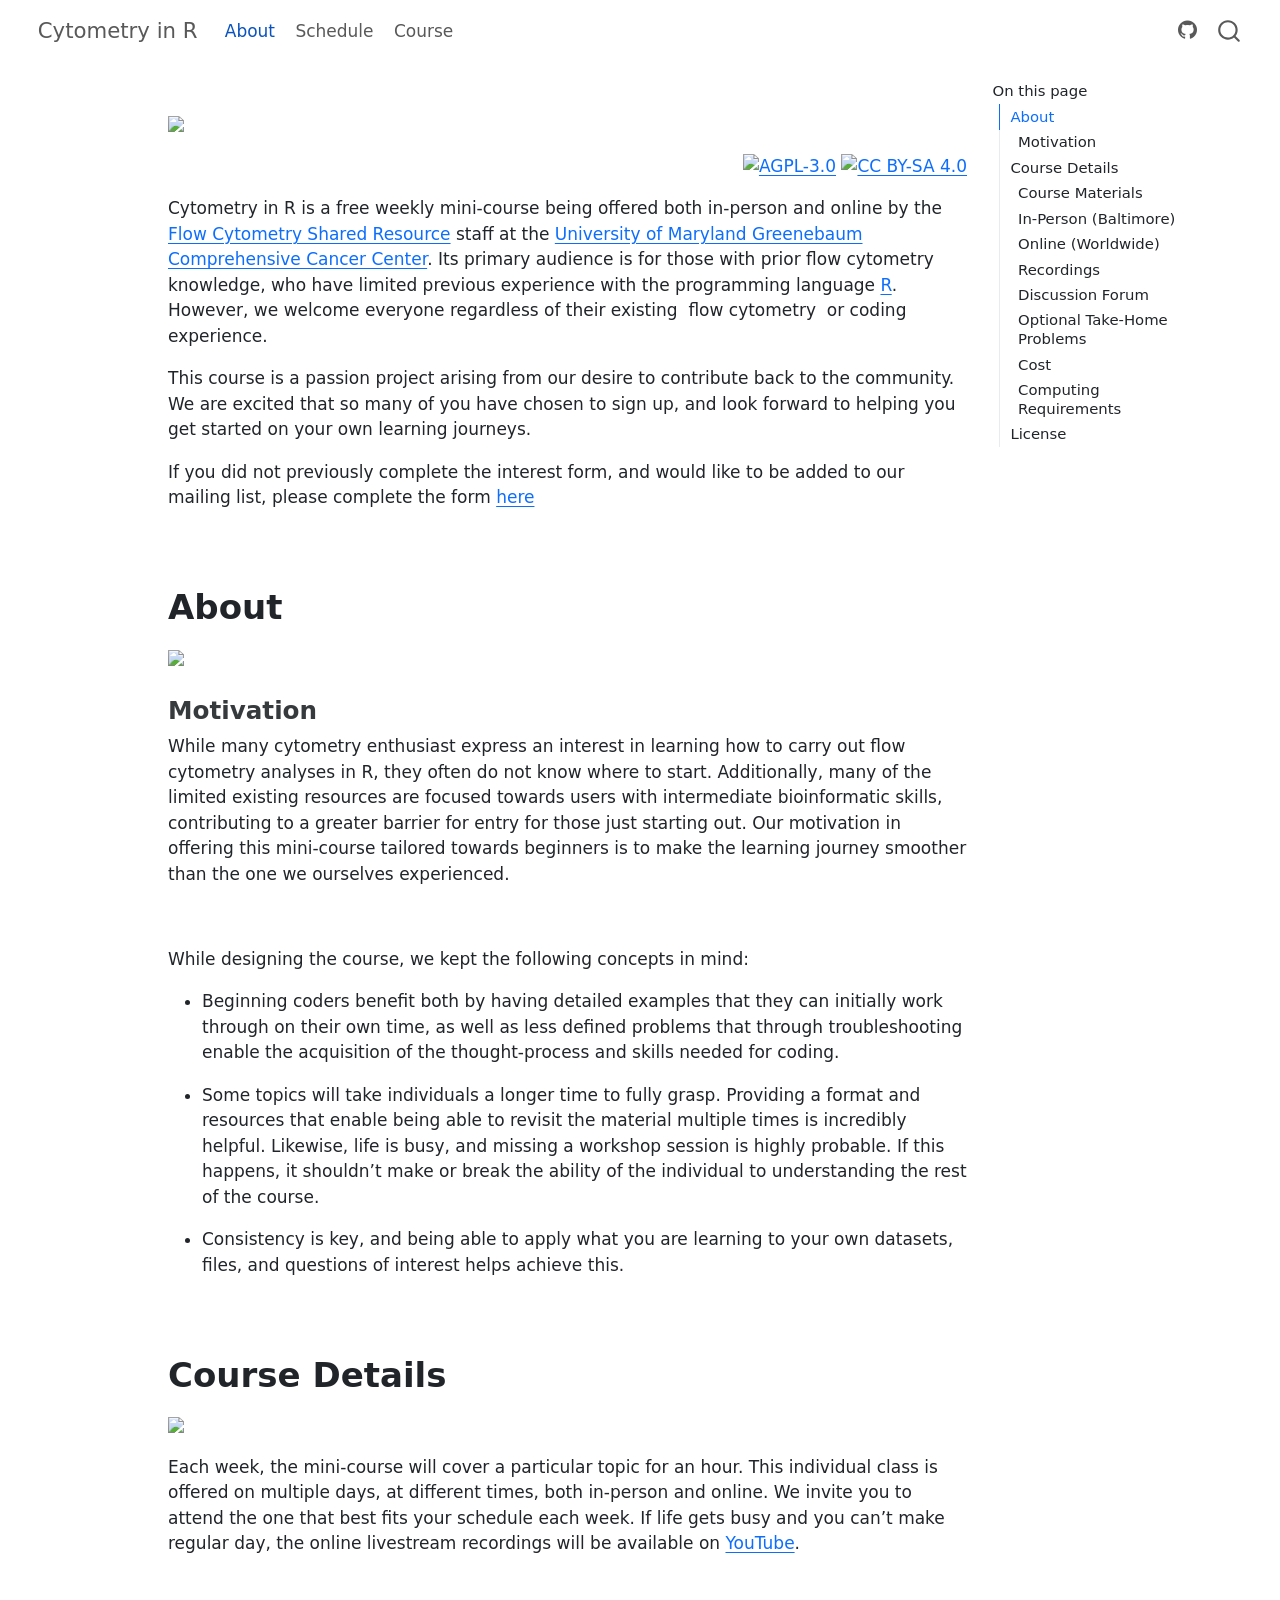
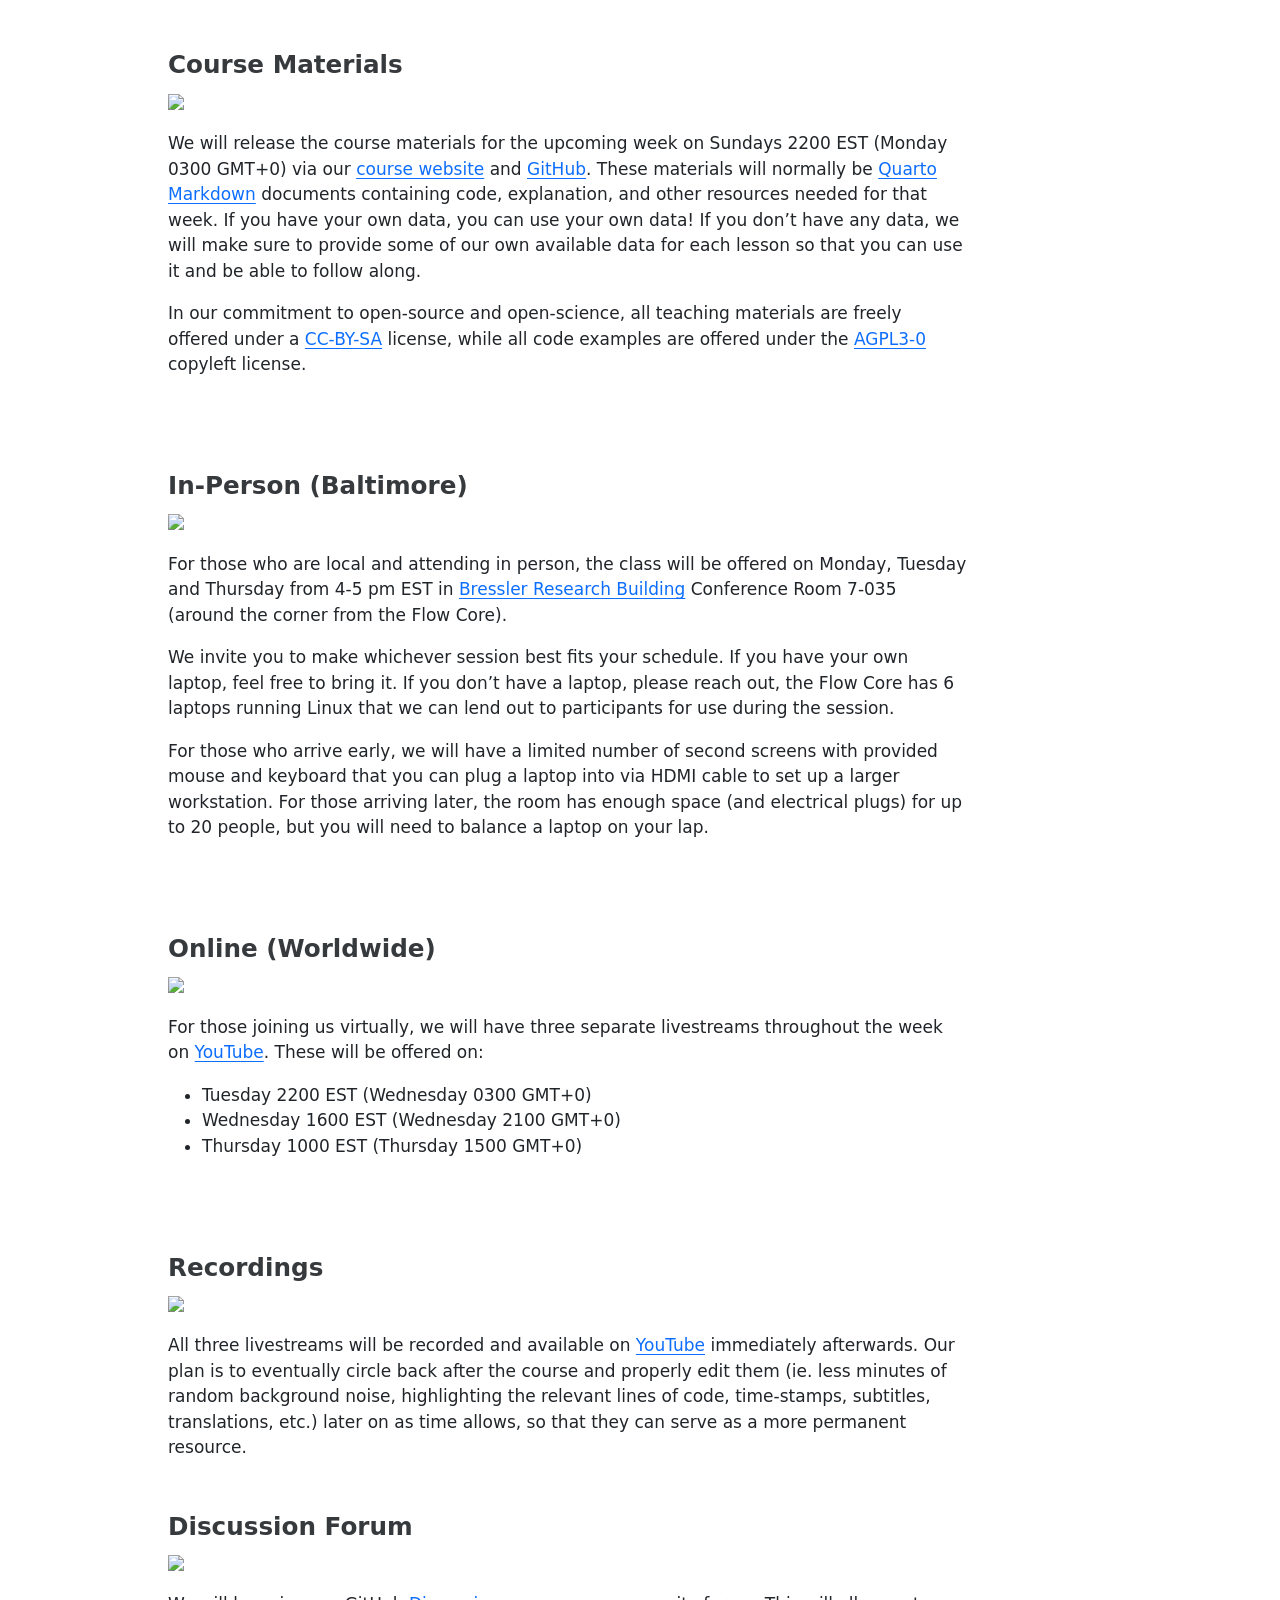
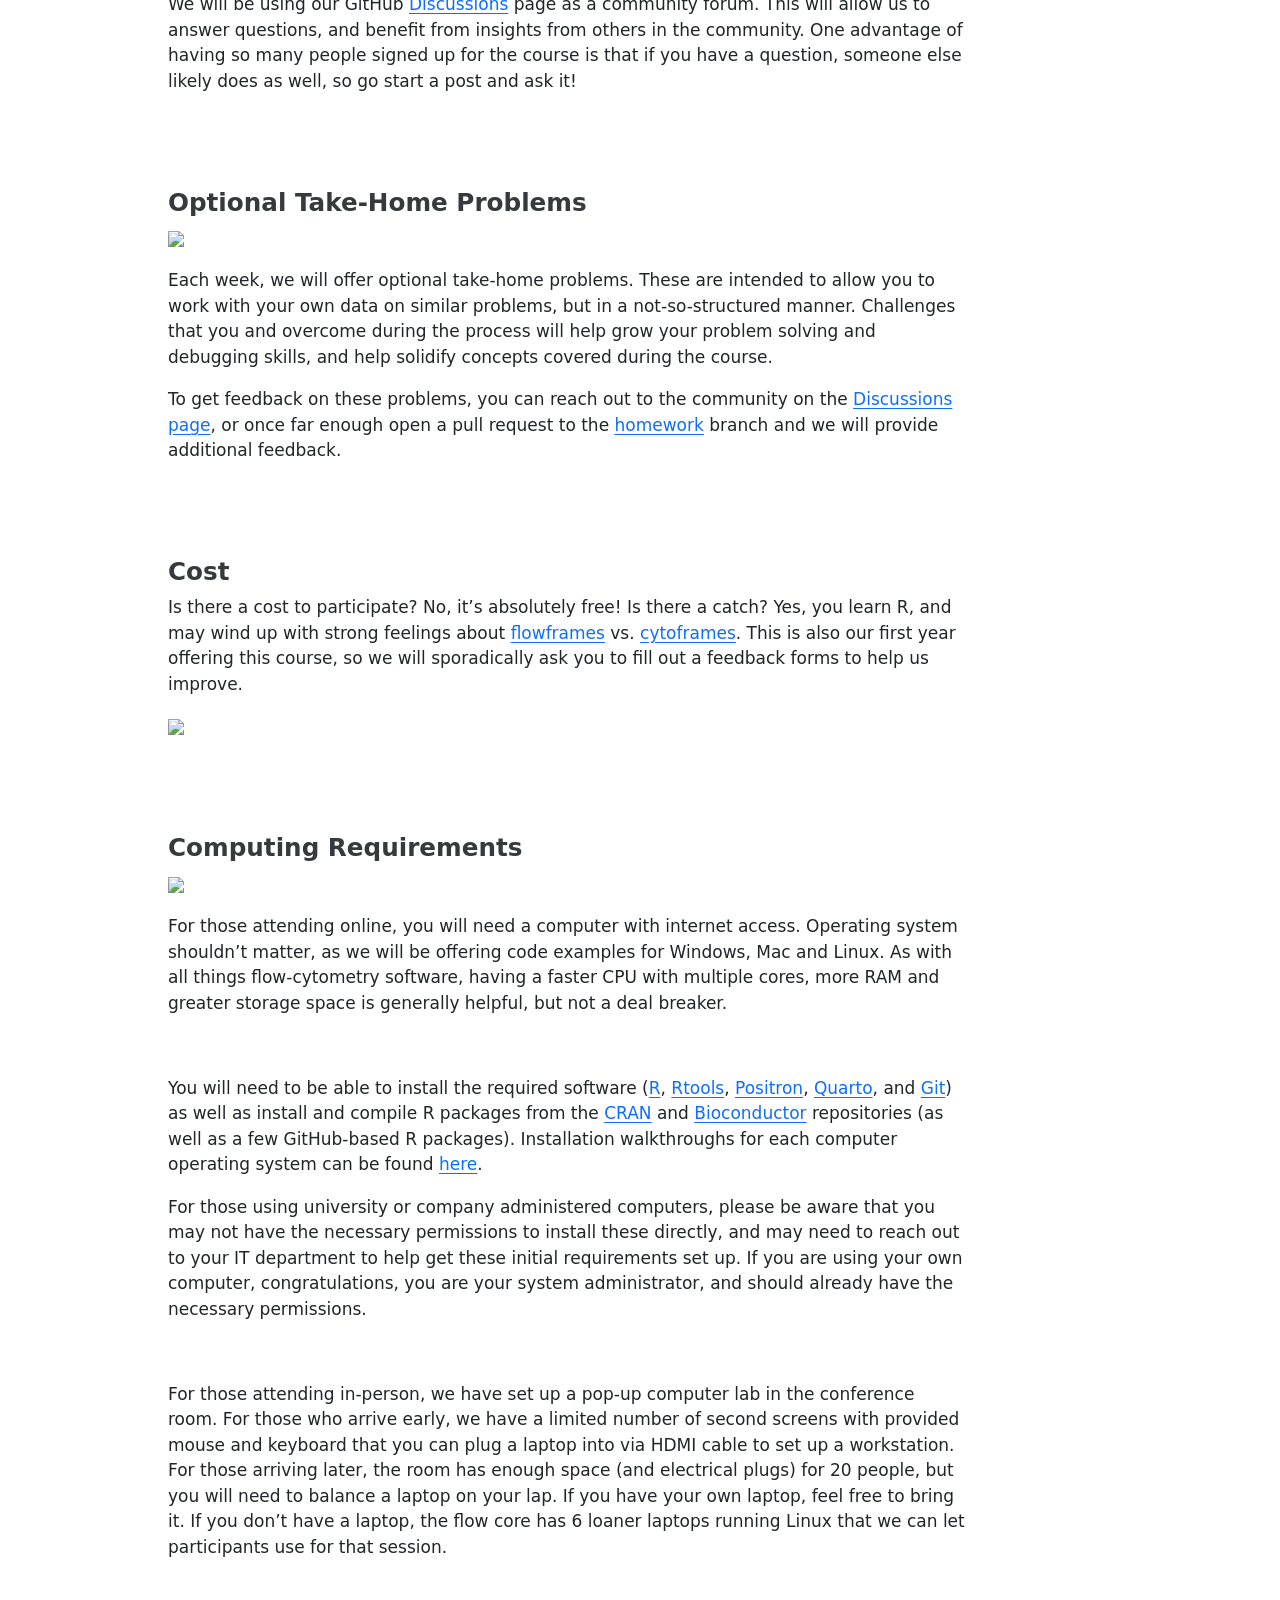
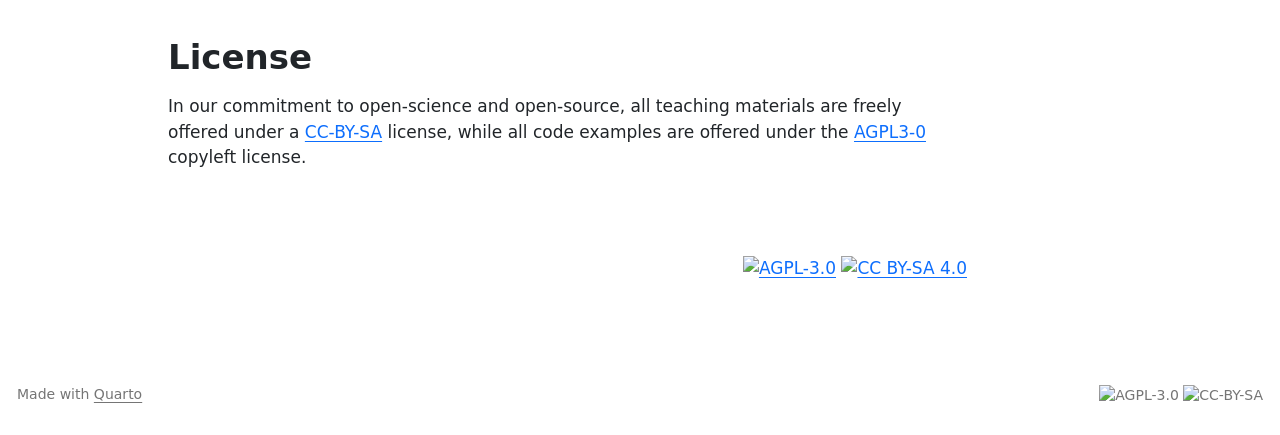
==== docs/index.html @ 7ed20c94 "01" ====
<!DOCTYPE html>
<html xmlns="http://www.w3.org/1999/xhtml" lang="en" xml:lang="en"><head>

<meta charset="utf-8">
<meta name="generator" content="quarto-1.9.18">

<meta name="viewport" content="width=device-width, initial-scale=1.0, user-scalable=yes">


<title>Cytometry in R</title>
<style>
/* Default styles provided by pandoc.
** See https://pandoc.org/MANUAL.html#variables-for-html for config info.
*/
code{white-space: pre-wrap;}
span.smallcaps{font-variant: small-caps;}
div.columns{display: flex; gap: min(4vw, 1.5em);}
div.column{flex: auto; overflow-x: auto;}
div.hanging-indent{margin-left: 1.5em; text-indent: -1.5em;}
ul.task-list{list-style: none;}
ul.task-list li input[type="checkbox"] {
  width: 0.8em;
  margin: 0 0.8em 0.2em -1em; /* quarto-specific, see https://github.com/quarto-dev/quarto-cli/issues/4556 */ 
  vertical-align: middle;
}
</style>


<script src="site_libs/quarto-nav/quarto-nav.js"></script>
<script src="site_libs/quarto-nav/headroom.min.js"></script>
<script src="site_libs/clipboard/clipboard.min.js"></script>
<script src="site_libs/quarto-search/autocomplete.umd.js"></script>
<script src="site_libs/quarto-search/fuse.min.js"></script>
<script src="site_libs/quarto-search/quarto-search.js"></script>
<meta name="quarto:offset" content="./">
<script src="site_libs/quarto-html/quarto.js" type="module"></script>
<script src="site_libs/quarto-html/tabsets/tabsets.js" type="module"></script>
<script src="site_libs/quarto-html/axe/axe-check.js" type="module"></script>
<script src="site_libs/quarto-html/popper.min.js"></script>
<script src="site_libs/quarto-html/tippy.umd.min.js"></script>
<script src="site_libs/quarto-html/anchor.min.js"></script>
<link href="site_libs/quarto-html/tippy.css" rel="stylesheet">
<link href="site_libs/quarto-html/quarto-syntax-highlighting-e3fecfe3565d481478fb93785bd05dc0.css" rel="stylesheet" id="quarto-text-highlighting-styles">
<script src="site_libs/bootstrap/bootstrap.min.js"></script>
<link href="site_libs/bootstrap/bootstrap-icons.css" rel="stylesheet">
<link href="site_libs/bootstrap/bootstrap-8d36321b4c20125df7e29d4b018faac8.min.css" rel="stylesheet" append-hash="true" id="quarto-bootstrap" data-mode="light">
<script id="quarto-search-options" type="application/json">{
  "location": "navbar",
  "copy-button": false,
  "collapse-after": 3,
  "panel-placement": "end",
  "type": "overlay",
  "limit": 50,
  "keyboard-shortcut": [
    "f",
    "/",
    "s"
  ],
  "show-item-context": false,
  "language": {
    "search-no-results-text": "No results",
    "search-matching-documents-text": "matching documents",
    "search-copy-link-title": "Copy link to search",
    "search-hide-matches-text": "Hide additional matches",
    "search-more-match-text": "more match in this document",
    "search-more-matches-text": "more matches in this document",
    "search-clear-button-title": "Clear",
    "search-text-placeholder": "",
    "search-detached-cancel-button-title": "Cancel",
    "search-submit-button-title": "Submit",
    "search-label": "Search"
  }
}</script>
<script async="" src="https://www.googletagmanager.com/gtag/js?id=G-LZ35J3XE4D"></script>

<script type="text/javascript">

window.dataLayer = window.dataLayer || [];
function gtag(){dataLayer.push(arguments);}
gtag('js', new Date());
gtag('config', 'G-LZ35J3XE4D', { 'anonymize_ip': true});
</script>


<link rel="stylesheet" href="styles.css">
</head>

<body class="nav-fixed quarto-light">

<div id="quarto-search-results"></div>
  <header id="quarto-header" class="headroom fixed-top">
    <nav class="navbar navbar-expand-lg " data-bs-theme="dark">
      <div class="navbar-container container-fluid">
      <div class="navbar-brand-container mx-auto">
    <a href="./index.html" class="navbar-brand navbar-brand-logo">
    <img src="./images/hex.svg" alt="" class="navbar-logo light-content">
    <img src="./images/hex.svg" alt="" class="navbar-logo dark-content">
    </a>
    <a class="navbar-brand" href="./index.html">
    <span class="navbar-title">Cytometry in R</span>
    </a>
  </div>
            <div id="quarto-search" class="" title="Search"></div>
          <button class="navbar-toggler" type="button" data-bs-toggle="collapse" data-bs-target="#navbarCollapse" aria-controls="navbarCollapse" role="menu" aria-expanded="false" aria-label="Toggle navigation" onclick="if (window.quartoToggleHeadroom) { window.quartoToggleHeadroom(); }">
  <span class="navbar-toggler-icon"></span>
</button>
          <div class="collapse navbar-collapse" id="navbarCollapse">
            <ul class="navbar-nav navbar-nav-scroll me-auto">
  <li class="nav-item">
    <a class="nav-link active" href="./index.html" aria-current="page"> 
<span class="menu-text">About</span></a>
  </li>  
  <li class="nav-item">
    <a class="nav-link" href="./Schedule.html"> 
<span class="menu-text">Schedule</span></a>
  </li>  
  <li class="nav-item">
    <a class="nav-link" href="./course/index.html"> 
<span class="menu-text">Course</span></a>
  </li>  
</ul>
            <ul class="navbar-nav navbar-nav-scroll ms-auto">
  <li class="nav-item compact">
    <a class="nav-link" href="https://github.com/UMGCCCFCSR/CytometryInR"> <i class="bi bi-github" role="img" aria-label="GitHub">
</i> 
<span class="menu-text"></span></a>
  </li>  
</ul>
          </div> <!-- /navcollapse -->
            <div class="quarto-navbar-tools">
</div>
      </div> <!-- /container-fluid -->
    </nav>
  <div id="quarto-announcement" data-announcement-id="00351857102d6d0e70cb0f62d762351d" class="alert alert-info hidden"><i class="bi bi-info-circle quarto-announcement-icon"></i><div class="quarto-announcement-content">
<p>Course starts week of February 1st. Workstation setup tutorials are now available. See Email for Details.</p>
</div><i class="bi bi-x-lg quarto-announcement-action"></i></div>
</header>
<!-- content -->
<div id="quarto-content" class="quarto-container page-columns page-rows-contents page-layout-article page-navbar">
<!-- sidebar -->
<!-- margin-sidebar -->
    <div id="quarto-margin-sidebar" class="sidebar margin-sidebar">
        <nav id="TOC" role="doc-toc" class="toc-active">
    <h2 id="toc-title">On this page</h2>
   
  <ul>
  <li><a href="#about" id="toc-about" class="nav-link active" data-scroll-target="#about">About</a>
  <ul>
  <li><a href="#motivation" id="toc-motivation" class="nav-link" data-scroll-target="#motivation">Motivation</a></li>
  </ul></li>
  <li><a href="#course-details" id="toc-course-details" class="nav-link" data-scroll-target="#course-details">Course Details</a>
  <ul>
  <li><a href="#course-materials" id="toc-course-materials" class="nav-link" data-scroll-target="#course-materials">Course Materials</a></li>
  <li><a href="#in-person-baltimore" id="toc-in-person-baltimore" class="nav-link" data-scroll-target="#in-person-baltimore">In-Person (Baltimore)</a></li>
  <li><a href="#online-worldwide" id="toc-online-worldwide" class="nav-link" data-scroll-target="#online-worldwide">Online (Worldwide)</a></li>
  <li><a href="#recordings" id="toc-recordings" class="nav-link" data-scroll-target="#recordings">Recordings</a></li>
  <li><a href="#discussion-forum" id="toc-discussion-forum" class="nav-link" data-scroll-target="#discussion-forum">Discussion Forum</a></li>
  <li><a href="#optional-take-home-problems" id="toc-optional-take-home-problems" class="nav-link" data-scroll-target="#optional-take-home-problems">Optional Take-Home Problems</a></li>
  <li><a href="#cost" id="toc-cost" class="nav-link" data-scroll-target="#cost">Cost</a></li>
  <li><a href="#computing-requirements" id="toc-computing-requirements" class="nav-link" data-scroll-target="#computing-requirements">Computing Requirements</a></li>
  </ul></li>
  <li><a href="#license" id="toc-license" class="nav-link" data-scroll-target="#license">License</a></li>
  </ul>
</nav>
    </div>
<!-- main -->
<main class="content" id="quarto-document-content"><header id="title-block-header" class="quarto-title-block"></header>




<p><img src="images/WebsiteBanner.png" class="img-fluid" style="width:100.0%"></p>
<div style="text-align: right;">
<p><a href="https://www.gnu.org/licenses/agpl-3.0.en.html"><img src="https://img.shields.io/badge/license-AGPLv3-blue.png" class="img-fluid" alt="AGPL-3.0"></a> <a href="http://creativecommons.org/licenses/by-sa/4.0/"><img src="https://img.shields.io/badge/License-CC%20BY--SA%204.0-lightgrey.svg" class="img-fluid" alt="CC BY-SA 4.0"></a></p>
</div>
<p>Cytometry in R is a free weekly mini-course being offered both in-person and online by the <a href="https://www.medschool.umaryland.edu/cibr/core/umgccc_flow/">Flow Cytometry Shared Resource</a> staff at the <a href="https://www.umms.org/umgccc">University of Maryland Greenebaum Comprehensive Cancer Center</a>. Its primary audience is for those with prior flow cytometry knowledge, who have limited previous experience with the programming language <a href="https://www.r-project.org/">R</a>. However, we&nbsp;welcome everyone regardless of their existing &nbsp;flow cytometry&nbsp; or coding experience.</p>
<p>This course is a passion project arising from our desire to contribute back to the community. We are excited that so many of you have chosen to sign up, and look forward to helping you get started on your own learning journeys.</p>
<p>If you did not previously complete the interest form, and would like to be added to our mailing list, please complete the form <a href="https://docs.google.com/forms/d/e/1FAIpQLScPK4V_WNSgQvZNq7aIHpoiX8pi3kiuCfI0Tp7hQkVJS3HPtQ/viewform?usp=publish-editor">here</a></p>
<p><br></p>
<section id="about" class="level1">
<h1>About</h1>
<p><img src="images/Signatures.png" class="img-fluid" style="width:75.0%"></p>
<section id="motivation" class="level3">
<h3 class="anchored" data-anchor-id="motivation">Motivation</h3>
<p>While many cytometry enthusiast express an interest in learning how to carry out flow cytometry analyses in R, they often do not know where to start. Additionally, many of the limited existing resources are focused towards users with intermediate bioinformatic skills, contributing to a greater barrier for entry for those just starting out. Our motivation in offering this mini-course tailored towards beginners is to make the learning journey smoother than the one we ourselves experienced.</p>
<p><br></p>
<p>While designing the course, we kept the following concepts in mind:</p>
<ul>
<li><p>Beginning coders benefit both by having detailed examples that they can initially work through on their own time, as well as less defined problems that through troubleshooting enable the acquisition of the thought-process and skills needed for coding.</p></li>
<li><p>Some topics will take individuals a longer time to fully grasp. Providing a format and resources that enable being able to revisit the material multiple times is incredibly helpful. Likewise, life is busy, and missing a workshop session is highly probable. If this happens, it shouldn’t make or break the ability of the individual to understanding the rest of the course.</p></li>
<li><p>Consistency is key, and being able to apply what you are learning to your own datasets, files, and questions of interest helps achieve this.</p></li>
</ul>
<p><br></p>
</section>
</section>
<section id="course-details" class="level1">
<h1>Course Details</h1>
<p><img src="images/subsetting.png" class="img-fluid" style="width:50.0%"></p>
<p>Each week, the mini-course will cover a particular topic for an hour. This individual class is offered on multiple days, at different times, both in-person and online. We invite you to attend the one that best fits your schedule each week. If life gets busy and you can’t make regular day, the online livestream recordings will be available on <a href="https://www.youtube.com/@CytometryInR">YouTube</a>.</p>
<p><br> <br></p>
<section id="course-materials" class="level3">
<h3 class="anchored" data-anchor-id="course-materials">Course Materials</h3>
<p><img src="images/histograms.png" class="img-fluid" style="width:50.0%"></p>
<p>We will release the course materials for the upcoming week on Sundays 2200 EST (Monday 0300 GMT+0) via our <a href="https://umgcccfcsr.github.io/CytometryInR/">course website</a> and <a href="https://github.com/UMGCCCFCSR/CytometryInR">GitHub</a>. These materials will normally be <a href="https://aeturrell.github.io/coding-for-economists/wrkflow-quarto.html">Quarto Markdown</a> documents containing code, explanation, and other resources needed for that week. If you have your own data, you can use your own data! If you don’t have any data, we will make sure to provide some of our own available data for each lesson so that you can use it and be able to follow along.</p>
<p>In our commitment to open-source and open-science, all teaching materials are freely offered under a <a href="https://creativecommons.org/licenses/by-sa/4.0/deed.en">CC-BY-SA</a> license, while all code examples are offered under the <a href="https://www.gnu.org/licenses/agpl-3.0.en.html">AGPL3-0</a> copyleft license.</p>
<p><br> <br></p>
</section>
<section id="in-person-baltimore" class="level3">
<h3 class="anchored" data-anchor-id="in-person-baltimore">In-Person (Baltimore)</h3>
<p><img src="images/PopUpLab.jpeg" class="img-fluid" style="width:33.0%"></p>
<p>For those who are local and attending in person, the class will be offered on Monday, Tuesday and Thursday from 4-5 pm EST in <a href="https://www.google.com/maps/dir//Bressler+Research+Bldg,+Baltimore,+MD+21201/data=!4m6!4m5!1m1!4e2!1m2!1m1!1s0x89c803589865590b:0xd23603e6659b23f7?sa=X&amp;ved=1t:707&amp;ictx=111">Bressler Research Building</a> Conference Room 7-035 (around the corner from the Flow Core).</p>
<p>We invite you to make whichever session best fits your schedule. If you have your own laptop, feel free to bring it. If you don’t have a laptop, please reach out, the Flow Core has 6 laptops running Linux that we can lend out to participants for use during the session.</p>
<p>For those who arrive early, we will have a limited number of second screens with provided mouse and keyboard that you can plug a laptop into via HDMI cable to set up a larger workstation. For those arriving later, the room has enough space (and electrical plugs) for up to 20 people, but you will need to balance a laptop on your lap.</p>
<p><br> <br></p>
</section>
<section id="online-worldwide" class="level3">
<h3 class="anchored" data-anchor-id="online-worldwide">Online (Worldwide)</h3>
<p><img src="images/WorldwideSignups.png" class="img-fluid" style="width:66.0%"></p>
<p>For those joining us virtually, we will have three separate livestreams throughout the week on <a href="https://www.youtube.com/@CytometryInR">YouTube</a>. These will be offered on:</p>
<ul>
<li>Tuesday 2200 EST (Wednesday 0300 GMT+0)</li>
<li>Wednesday 1600 EST (Wednesday 2100 GMT+0)</li>
<li>Thursday 1000 EST (Thursday 1500 GMT+0)</li>
</ul>
<p><br> <br></p>
</section>
<section id="recordings" class="level3">
<h3 class="anchored" data-anchor-id="recordings">Recordings</h3>
<p><img src="images/WorldwideSignups.png" class="img-fluid" style="width:66.0%"></p>
<p>All three livestreams will be recorded and available on <a href="https://www.youtube.com/@CytometryInR">YouTube</a> immediately afterwards. Our plan is to eventually circle back after the course and properly edit them (ie. less minutes of random background noise, highlighting the relevant lines of code, time-stamps, subtitles, translations, etc.) later on as time allows, so that they can serve as a more permanent resource.&nbsp; <br> <br></p>
</section>
<section id="discussion-forum" class="level3">
<h3 class="anchored" data-anchor-id="discussion-forum">Discussion Forum</h3>
<p><img src="./course/00_Homeworks/images/Discussion.png" class="img-fluid" style="width:66.0%"></p>
<p>We will be using our GitHub <a href="https://github.com/UMGCCCFCSR/CytometryInR/discussions">Discussions</a> page as a community forum. This will allow us to answer questions, and benefit from insights from others in the community. One advantage of having so many people signed up for the course is that if you have a question, someone else likely does as well, so go start a post and ask it!</p>
<p><br> <br></p>
</section>
<section id="optional-take-home-problems" class="level3">
<h3 class="anchored" data-anchor-id="optional-take-home-problems">Optional Take-Home Problems</h3>
<p><img src="images/WorldwideSignups.png" class="img-fluid" style="width:66.0%"></p>
<p>Each week, we will offer optional take-home problems. These are intended to allow you to work with your own data on similar problems, but in a not-so-structured manner. Challenges that you and overcome during the process will help grow your problem solving and debugging skills, and help solidify concepts covered during the course.</p>
<p>To get feedback on these problems, you can reach out to the community on the <a href="https://github.com/UMGCCCFCSR/CytometryInR/discussions">Discussions page</a>, or once far enough open a pull request to the <a href="">homework</a> branch and we will provide additional feedback.</p>
<p><br> <br></p>
</section>
<section id="cost" class="level3">
<h3 class="anchored" data-anchor-id="cost">Cost</h3>
<p>Is there a cost to participate? No, it’s absolutely free! Is there a catch? Yes, you learn R, and may wind up with strong feelings about <a href="https://rdrr.io/bioc/flowCore/man/flowFrame-class.html">flowframes</a> vs.&nbsp;<a href="https://rdrr.io/bioc/flowWorkspace/man/cytoframe.html">cytoframes</a>. This is also our first year offering this course, so we will sporadically ask you to fill out a feedback forms to help us improve.</p>
<p><img src="https://imgs.xkcd.com/comics/flowchart_2x.png" class="img-fluid" style="width:25.0%"></p>
<p><br> <br></p>
</section>
<section id="computing-requirements" class="level3">
<h3 class="anchored" data-anchor-id="computing-requirements">Computing Requirements</h3>
<p><img src="images/TidyData.png" class="img-fluid" style="width:50.0%"></p>
<p>For those attending online, you will need a computer with internet access. Operating system shouldn’t matter, as we will be offering code examples for Windows, Mac and Linux. As with all things flow-cytometry software, having a faster CPU with multiple cores, more RAM and greater storage space is generally helpful, but not a deal breaker.</p>
<p><br></p>
<p>You will need to be able to install the required software (<a href="https://cran.rstudio.com/">R</a>, <a href="https://cran.r-project.org/bin/windows/Rtools/">Rtools</a>, <a href="https://positron.posit.co/">Positron</a>, <a href="https://quarto.org/">Quarto</a>, and <a href="https://git-scm.com/">Git</a>) as well as install and compile R packages from the <a href="https://cran.r-project.org/">CRAN</a> and <a href="https://www.bioconductor.org/">Bioconductor</a> repositories (as well as a few GitHub-based R packages). Installation walkthroughs for each computer operating system can be found <a href="./course/00_WorkstationSetup/index.html">here</a>.</p>
<p>For those using university or company administered computers, please be aware that you may not have the necessary permissions to install these directly, and may need to reach out to your IT department to help get these initial requirements set up. If you are using your own computer, congratulations, you are your system administrator, and should already have the necessary permissions.</p>
<p><br></p>
<p>For those attending in-person, we have set up a pop-up computer lab in the conference room. For those who arrive early, we have a limited number of second screens with provided mouse and keyboard that you can plug a laptop into via HDMI cable to set up a workstation. For those arriving later, the room has enough space (and electrical plugs) for 20 people, but you will need to balance a laptop on your lap. If you have your own laptop, feel free to bring it. If you don’t have a laptop, the flow core has 6 loaner laptops running Linux that we can let participants use for that session.</p>
<p><br></p>
</section>
</section>
<section id="license" class="level1">
<h1>License</h1>
<p>In our commitment to open-science and open-source, all teaching materials are freely offered under a <a href="https://creativecommons.org/licenses/by-sa/4.0/deed.en">CC-BY-SA</a> license, while all code examples are offered under the <a href="https://www.gnu.org/licenses/agpl-3.0.en.html">AGPL3-0</a> copyleft license.</p>
<p><br> <br></p>
<div style="text-align: right;">
<p><a href="https://www.gnu.org/licenses/agpl-3.0.en.html"><img src="https://www.gnu.org/graphics/agplv3-with-text-162x68.png" class="img-fluid" alt="AGPL-3.0"></a> <a href="http://creativecommons.org/licenses/by-sa/4.0/"><img src="https://licensebuttons.net/l/by-sa/4.0/88x31.png" class="img-fluid" alt="CC BY-SA 4.0"></a></p>
</div>


</section>

</main> <!-- /main -->
<script id="quarto-html-after-body" type="application/javascript">
  window.document.addEventListener("DOMContentLoaded", function (event) {
    const icon = "";
    const anchorJS = new window.AnchorJS();
    anchorJS.options = {
      placement: 'right',
      icon: icon
    };
    anchorJS.add('.anchored');
    const isCodeAnnotation = (el) => {
      for (const clz of el.classList) {
        if (clz.startsWith('code-annotation-')) {                     
          return true;
        }
      }
      return false;
    }
    const onCopySuccess = function(e) {
      // button target
      const button = e.trigger;
      // don't keep focus
      button.blur();
      // flash "checked"
      button.classList.add('code-copy-button-checked');
      var currentTitle = button.getAttribute("title");
      button.setAttribute("title", "Copied!");
      let tooltip;
      if (window.bootstrap) {
        button.setAttribute("data-bs-toggle", "tooltip");
        button.setAttribute("data-bs-placement", "left");
        button.setAttribute("data-bs-title", "Copied!");
        tooltip = new bootstrap.Tooltip(button, 
          { trigger: "manual", 
            customClass: "code-copy-button-tooltip",
            offset: [0, -8]});
        tooltip.show();    
      }
      setTimeout(function() {
        if (tooltip) {
          tooltip.hide();
          button.removeAttribute("data-bs-title");
          button.removeAttribute("data-bs-toggle");
          button.removeAttribute("data-bs-placement");
        }
        button.setAttribute("title", currentTitle);
        button.classList.remove('code-copy-button-checked');
      }, 1000);
      // clear code selection
      e.clearSelection();
    }
    const getTextToCopy = function(trigger) {
      const outerScaffold = trigger.parentElement.cloneNode(true);
      const codeEl = outerScaffold.querySelector('code');
      for (const childEl of codeEl.children) {
        if (isCodeAnnotation(childEl)) {
          childEl.remove();
        }
      }
      return codeEl.innerText;
    }
    const clipboard = new window.ClipboardJS('.code-copy-button:not([data-in-quarto-modal])', {
      text: getTextToCopy
    });
    clipboard.on('success', onCopySuccess);
    if (window.document.getElementById('quarto-embedded-source-code-modal')) {
      const clipboardModal = new window.ClipboardJS('.code-copy-button[data-in-quarto-modal]', {
        text: getTextToCopy,
        container: window.document.getElementById('quarto-embedded-source-code-modal')
      });
      clipboardModal.on('success', onCopySuccess);
    }
      var localhostRegex = new RegExp(/^(?:http|https):\/\/localhost\:?[0-9]*\//);
      var mailtoRegex = new RegExp(/^mailto:/);
        var filterRegex = new RegExp('/' + window.location.host + '/');
      var isInternal = (href) => {
          return filterRegex.test(href) || localhostRegex.test(href) || mailtoRegex.test(href);
      }
      // Inspect non-navigation links and adorn them if external
     var links = window.document.querySelectorAll('a[href]:not(.nav-link):not(.navbar-brand):not(.toc-action):not(.sidebar-link):not(.sidebar-item-toggle):not(.pagination-link):not(.no-external):not([aria-hidden]):not(.dropdown-item):not(.quarto-navigation-tool):not(.about-link)');
      for (var i=0; i<links.length; i++) {
        const link = links[i];
        if (!isInternal(link.href)) {
          // undo the damage that might have been done by quarto-nav.js in the case of
          // links that we want to consider external
          if (link.dataset.originalHref !== undefined) {
            link.href = link.dataset.originalHref;
          }
        }
      }
    function tippyHover(el, contentFn, onTriggerFn, onUntriggerFn) {
      const config = {
        allowHTML: true,
        maxWidth: 500,
        delay: 100,
        arrow: false,
        appendTo: function(el) {
            return el.parentElement;
        },
        interactive: true,
        interactiveBorder: 10,
        theme: 'quarto',
        placement: 'bottom-start',
      };
      if (contentFn) {
        config.content = contentFn;
      }
      if (onTriggerFn) {
        config.onTrigger = onTriggerFn;
      }
      if (onUntriggerFn) {
        config.onUntrigger = onUntriggerFn;
      }
      window.tippy(el, config); 
    }
    const noterefs = window.document.querySelectorAll('a[role="doc-noteref"]');
    for (var i=0; i<noterefs.length; i++) {
      const ref = noterefs[i];
      tippyHover(ref, function() {
        // use id or data attribute instead here
        let href = ref.getAttribute('data-footnote-href') || ref.getAttribute('href');
        try { href = new URL(href).hash; } catch {}
        const id = href.replace(/^#\/?/, "");
        const note = window.document.getElementById(id);
        if (note) {
          return note.innerHTML;
        } else {
          return "";
        }
      });
    }
    const xrefs = window.document.querySelectorAll('a.quarto-xref');
    const processXRef = (id, note) => {
      // Strip column container classes
      const stripColumnClz = (el) => {
        el.classList.remove("page-full", "page-columns");
        if (el.children) {
          for (const child of el.children) {
            stripColumnClz(child);
          }
        }
      }
      stripColumnClz(note)
      if (id === null || id.startsWith('sec-')) {
        // Special case sections, only their first couple elements
        const container = document.createElement("div");
        if (note.children && note.children.length > 2) {
          container.appendChild(note.children[0].cloneNode(true));
          for (let i = 1; i < note.children.length; i++) {
            const child = note.children[i];
            if (child.tagName === "P" && child.innerText === "") {
              continue;
            } else {
              container.appendChild(child.cloneNode(true));
              break;
            }
          }
          if (window.Quarto?.typesetMath) {
            window.Quarto.typesetMath(container);
          }
          return container.innerHTML
        } else {
          if (window.Quarto?.typesetMath) {
            window.Quarto.typesetMath(note);
          }
          return note.innerHTML;
        }
      } else {
        // Remove any anchor links if they are present
        const anchorLink = note.querySelector('a.anchorjs-link');
        if (anchorLink) {
          anchorLink.remove();
        }
        if (window.Quarto?.typesetMath) {
          window.Quarto.typesetMath(note);
        }
        if (note.classList.contains("callout")) {
          return note.outerHTML;
        } else {
          return note.innerHTML;
        }
      }
    }
    for (var i=0; i<xrefs.length; i++) {
      const xref = xrefs[i];
      tippyHover(xref, undefined, function(instance) {
        instance.disable();
        let url = xref.getAttribute('href');
        let hash = undefined; 
        if (url.startsWith('#')) {
          hash = url;
        } else {
          try { hash = new URL(url).hash; } catch {}
        }
        if (hash) {
          const id = hash.replace(/^#\/?/, "");
          const note = window.document.getElementById(id);
          if (note !== null) {
            try {
              const html = processXRef(id, note.cloneNode(true));
              instance.setContent(html);
            } finally {
              instance.enable();
              instance.show();
            }
          } else {
            // See if we can fetch this
            fetch(url.split('#')[0])
            .then(res => res.text())
            .then(html => {
              const parser = new DOMParser();
              const htmlDoc = parser.parseFromString(html, "text/html");
              const note = htmlDoc.getElementById(id);
              if (note !== null) {
                const html = processXRef(id, note);
                instance.setContent(html);
              } 
            }).finally(() => {
              instance.enable();
              instance.show();
            });
          }
        } else {
          // See if we can fetch a full url (with no hash to target)
          // This is a special case and we should probably do some content thinning / targeting
          fetch(url)
          .then(res => res.text())
          .then(html => {
            const parser = new DOMParser();
            const htmlDoc = parser.parseFromString(html, "text/html");
            const note = htmlDoc.querySelector('main.content');
            if (note !== null) {
              // This should only happen for chapter cross references
              // (since there is no id in the URL)
              // remove the first header
              if (note.children.length > 0 && note.children[0].tagName === "HEADER") {
                note.children[0].remove();
              }
              const html = processXRef(null, note);
              instance.setContent(html);
            } 
          }).finally(() => {
            instance.enable();
            instance.show();
          });
        }
      }, function(instance) {
      });
    }
        let selectedAnnoteEl;
        const selectorForAnnotation = ( cell, annotation) => {
          let cellAttr = 'data-code-cell="' + cell + '"';
          let lineAttr = 'data-code-annotation="' +  annotation + '"';
          const selector = 'span[' + cellAttr + '][' + lineAttr + ']';
          return selector;
        }
        const selectCodeLines = (annoteEl) => {
          const doc = window.document;
          const targetCell = annoteEl.getAttribute("data-target-cell");
          const targetAnnotation = annoteEl.getAttribute("data-target-annotation");
          const annoteSpan = window.document.querySelector(selectorForAnnotation(targetCell, targetAnnotation));
          const lines = annoteSpan.getAttribute("data-code-lines").split(",");
          const lineIds = lines.map((line) => {
            return targetCell + "-" + line;
          })
          let top = null;
          let height = null;
          let parent = null;
          if (lineIds.length > 0) {
              //compute the position of the single el (top and bottom and make a div)
              const el = window.document.getElementById(lineIds[0]);
              top = el.offsetTop;
              height = el.offsetHeight;
              parent = el.parentElement.parentElement;
            if (lineIds.length > 1) {
              const lastEl = window.document.getElementById(lineIds[lineIds.length - 1]);
              const bottom = lastEl.offsetTop + lastEl.offsetHeight;
              height = bottom - top;
            }
            if (top !== null && height !== null && parent !== null) {
              // cook up a div (if necessary) and position it 
              let div = window.document.getElementById("code-annotation-line-highlight");
              if (div === null) {
                div = window.document.createElement("div");
                div.setAttribute("id", "code-annotation-line-highlight");
                div.style.position = 'absolute';
                parent.appendChild(div);
              }
              div.style.top = top - 2 + "px";
              div.style.height = height + 4 + "px";
              div.style.left = 0;
              let gutterDiv = window.document.getElementById("code-annotation-line-highlight-gutter");
              if (gutterDiv === null) {
                gutterDiv = window.document.createElement("div");
                gutterDiv.setAttribute("id", "code-annotation-line-highlight-gutter");
                gutterDiv.style.position = 'absolute';
                const codeCell = window.document.getElementById(targetCell);
                const gutter = codeCell.querySelector('.code-annotation-gutter');
                gutter.appendChild(gutterDiv);
              }
              gutterDiv.style.top = top - 2 + "px";
              gutterDiv.style.height = height + 4 + "px";
            }
            selectedAnnoteEl = annoteEl;
          }
        };
        const unselectCodeLines = () => {
          const elementsIds = ["code-annotation-line-highlight", "code-annotation-line-highlight-gutter"];
          elementsIds.forEach((elId) => {
            const div = window.document.getElementById(elId);
            if (div) {
              div.remove();
            }
          });
          selectedAnnoteEl = undefined;
        };
          // Handle positioning of the toggle
      window.addEventListener(
        "resize",
        throttle(() => {
          elRect = undefined;
          if (selectedAnnoteEl) {
            selectCodeLines(selectedAnnoteEl);
          }
        }, 10)
      );
      function throttle(fn, ms) {
      let throttle = false;
      let timer;
        return (...args) => {
          if(!throttle) { // first call gets through
              fn.apply(this, args);
              throttle = true;
          } else { // all the others get throttled
              if(timer) clearTimeout(timer); // cancel #2
              timer = setTimeout(() => {
                fn.apply(this, args);
                timer = throttle = false;
              }, ms);
          }
        };
      }
        // Attach click handler to the DT
        const annoteDls = window.document.querySelectorAll('dt[data-target-cell]');
        for (const annoteDlNode of annoteDls) {
          annoteDlNode.addEventListener('click', (event) => {
            const clickedEl = event.target;
            if (clickedEl !== selectedAnnoteEl) {
              unselectCodeLines();
              const activeEl = window.document.querySelector('dt[data-target-cell].code-annotation-active');
              if (activeEl) {
                activeEl.classList.remove('code-annotation-active');
              }
              selectCodeLines(clickedEl);
              clickedEl.classList.add('code-annotation-active');
            } else {
              // Unselect the line
              unselectCodeLines();
              clickedEl.classList.remove('code-annotation-active');
            }
          });
        }
    const findCites = (el) => {
      const parentEl = el.parentElement;
      if (parentEl) {
        const cites = parentEl.dataset.cites;
        if (cites) {
          return {
            el,
            cites: cites.split(' ')
          };
        } else {
          return findCites(el.parentElement)
        }
      } else {
        return undefined;
      }
    };
    var bibliorefs = window.document.querySelectorAll('a[role="doc-biblioref"]');
    for (var i=0; i<bibliorefs.length; i++) {
      const ref = bibliorefs[i];
      const citeInfo = findCites(ref);
      if (citeInfo) {
        tippyHover(citeInfo.el, function() {
          var popup = window.document.createElement('div');
          citeInfo.cites.forEach(function(cite) {
            var citeDiv = window.document.createElement('div');
            citeDiv.classList.add('hanging-indent');
            citeDiv.classList.add('csl-entry');
            var biblioDiv = window.document.getElementById('ref-' + cite);
            if (biblioDiv) {
              citeDiv.innerHTML = biblioDiv.innerHTML;
            }
            popup.appendChild(citeDiv);
          });
          return popup.innerHTML;
        });
      }
    }
  });
  </script>
</div> <!-- /content -->
<footer class="footer">
  <div class="nav-footer">
    <div class="nav-footer-left">
<p>Made with <a href="https://quarto.org/">Quarto</a></p>
</div>   
    <div class="nav-footer-center">
      &nbsp;
    </div>
    <div class="nav-footer-right">
<p><img src="./images/AGPL3.png" class="img-fluid" alt="AGPL-3.0"> <img src="./images/CCBYSA.png" class="img-fluid" alt="CC-BY-SA"></p>
</div>
  </div>
</footer>




</body></html>
---- docs/site_libs/quarto-html/quarto-syntax-highlighting-e3fecfe3565d481478fb93785bd05dc0.css ----
/* quarto syntax highlight colors */
:root {
  --quarto-hl-ot-color: #003B4F;
  --quarto-hl-at-color: #657422;
  --quarto-hl-ss-color: #20794D;
  --quarto-hl-an-color: #5E5E5E;
  --quarto-hl-fu-color: #4758AB;
  --quarto-hl-st-color: #20794D;
  --quarto-hl-cf-color: #003B4F;
  --quarto-hl-op-color: #5E5E5E;
  --quarto-hl-er-color: #AD0000;
  --quarto-hl-bn-color: #AD0000;
  --quarto-hl-al-color: #AD0000;
  --quarto-hl-va-color: #111111;
  --quarto-hl-bu-color: inherit;
  --quarto-hl-ex-color: inherit;
  --quarto-hl-pp-color: #AD0000;
  --quarto-hl-in-color: #5E5E5E;
  --quarto-hl-vs-color: #20794D;
  --quarto-hl-wa-color: #5E5E5E;
  --quarto-hl-do-color: #5E5E5E;
  --quarto-hl-im-color: #00769E;
  --quarto-hl-ch-color: #20794D;
  --quarto-hl-dt-color: #AD0000;
  --quarto-hl-fl-color: #AD0000;
  --quarto-hl-co-color: #5E5E5E;
  --quarto-hl-cv-color: #5E5E5E;
  --quarto-hl-cn-color: #8f5902;
  --quarto-hl-sc-color: #5E5E5E;
  --quarto-hl-dv-color: #AD0000;
  --quarto-hl-kw-color: #003B4F;
}

/* other quarto variables */
:root {
  --quarto-font-monospace: SFMono-Regular, Menlo, Monaco, Consolas, "Liberation Mono", "Courier New", monospace;
}

/* syntax highlight based on Pandoc's rules */
pre > code.sourceCode > span {
  color: #003B4F;
}

code.sourceCode > span {
  color: #003B4F;
}

div.sourceCode,
div.sourceCode pre.sourceCode {
  color: #003B4F;
}

/* Normal */
code span {
  color: #003B4F;
}

/* Alert */
code span.al {
  color: #AD0000;
  font-style: inherit;
}

/* Annotation */
code span.an {
  color: #5E5E5E;
  font-style: inherit;
}

/* Attribute */
code span.at {
  color: #657422;
  font-style: inherit;
}

/* BaseN */
code span.bn {
  color: #AD0000;
  font-style: inherit;
}

/* BuiltIn */
code span.bu {
  font-style: inherit;
}

/* ControlFlow */
code span.cf {
  color: #003B4F;
  font-weight: bold;
  font-style: inherit;
}

/* Char */
code span.ch {
  color: #20794D;
  font-style: inherit;
}

/* Constant */
code span.cn {
  color: #8f5902;
  font-style: inherit;
}

/* Comment */
code span.co {
  color: #5E5E5E;
  font-style: inherit;
}

/* CommentVar */
code span.cv {
  color: #5E5E5E;
  font-style: italic;
}

/* Documentation */
code span.do {
  color: #5E5E5E;
  font-style: italic;
}

/* DataType */
code span.dt {
  color: #AD0000;
  font-style: inherit;
}

/* DecVal */
code span.dv {
  color: #AD0000;
  font-style: inherit;
}

/* Error */
code span.er {
  color: #AD0000;
  font-style: inherit;
}

/* Extension */
code span.ex {
  font-style: inherit;
}

/* Float */
code span.fl {
  color: #AD0000;
  font-style: inherit;
}

/* Function */
code span.fu {
  color: #4758AB;
  font-style: inherit;
}

/* Import */
code span.im {
  color: #00769E;
  font-style: inherit;
}

/* Information */
code span.in {
  color: #5E5E5E;
  font-style: inherit;
}

/* Keyword */
code span.kw {
  color: #003B4F;
  font-weight: bold;
  font-style: inherit;
}

/* Operator */
code span.op {
  color: #5E5E5E;
  font-style: inherit;
}

/* Other */
code span.ot {
  color: #003B4F;
  font-style: inherit;
}

/* Preprocessor */
code span.pp {
  color: #AD0000;
  font-style: inherit;
}

/* SpecialChar */
code span.sc {
  color: #5E5E5E;
  font-style: inherit;
}

/* SpecialString */
code span.ss {
  color: #20794D;
  font-style: inherit;
}

/* String */
code span.st {
  color: #20794D;
  font-style: inherit;
}

/* Variable */
code span.va {
  color: #111111;
  font-style: inherit;
}

/* VerbatimString */
code span.vs {
  color: #20794D;
  font-style: inherit;
}

/* Warning */
code span.wa {
  color: #5E5E5E;
  font-style: italic;
}

.prevent-inlining {
  content: "</";
}

/*# sourceMappingURL=9f3d0ed0d20a452fb4b597b60342301a.css.map */
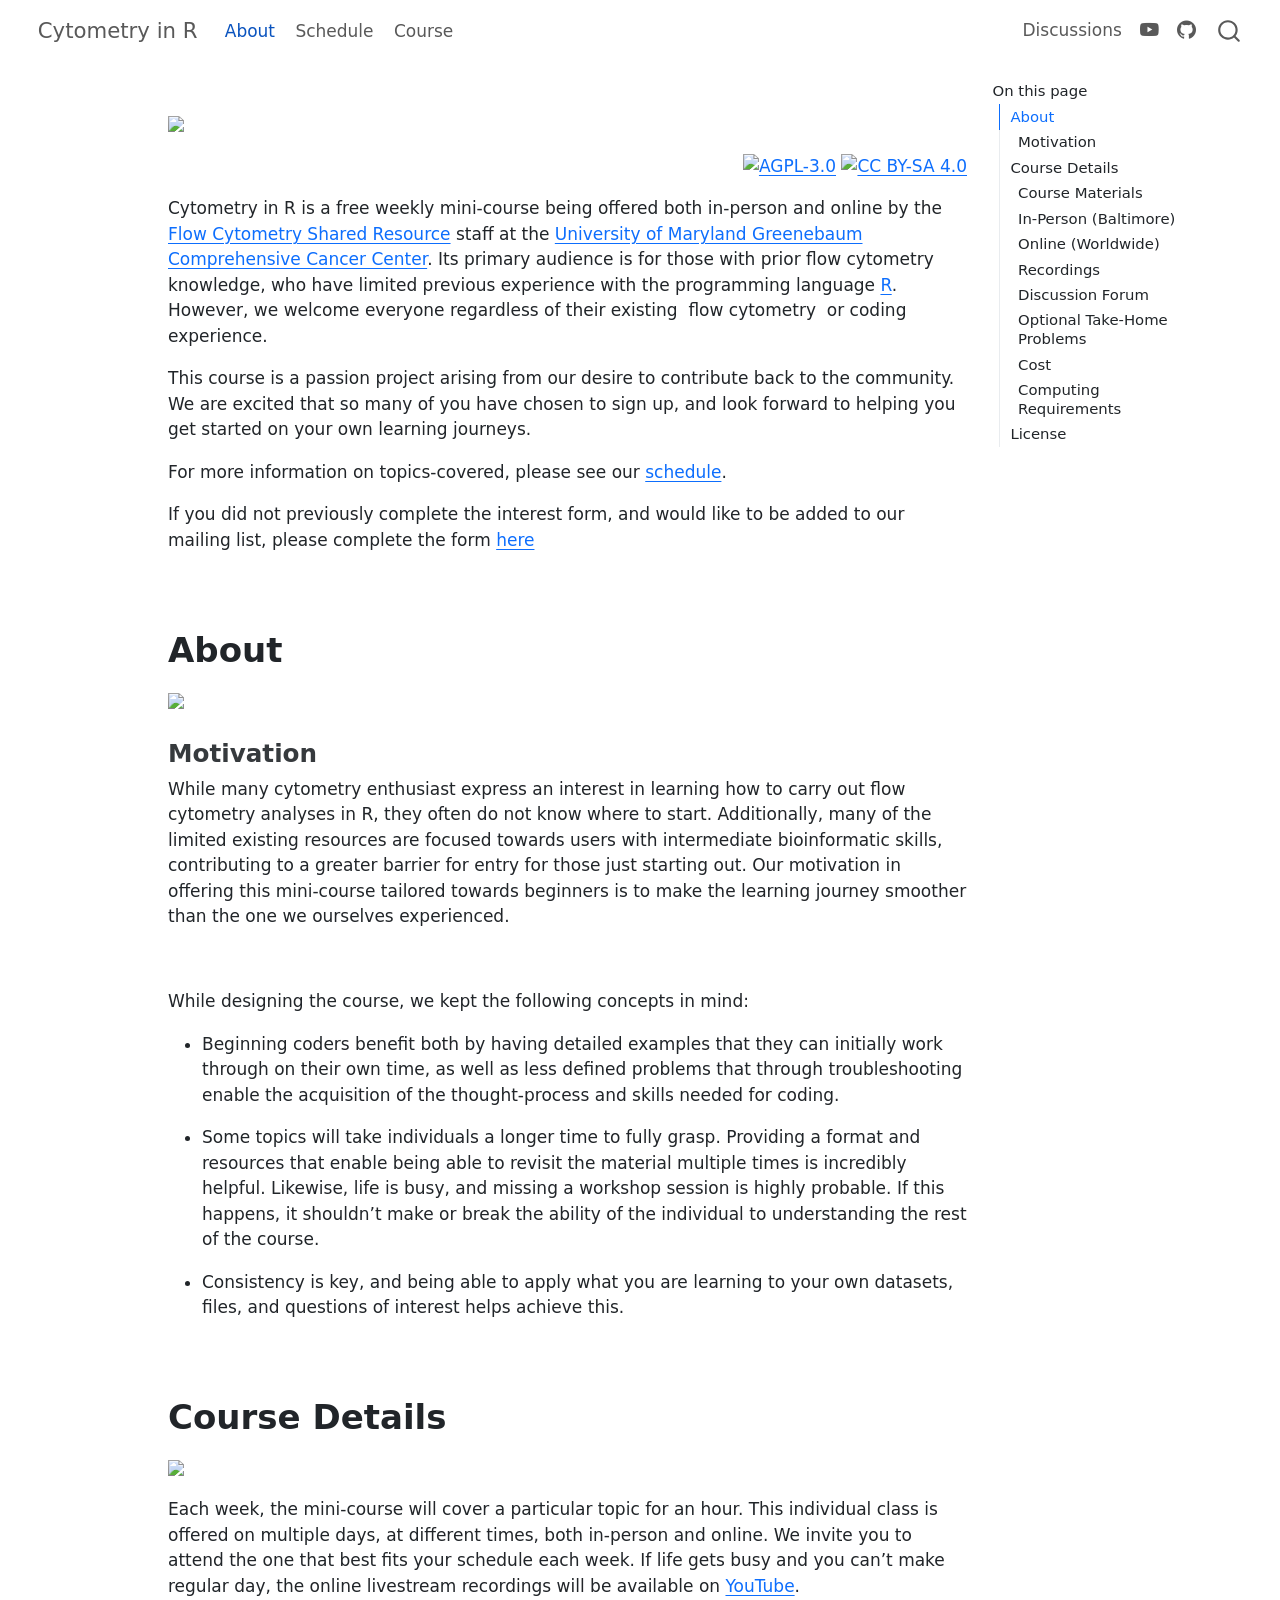
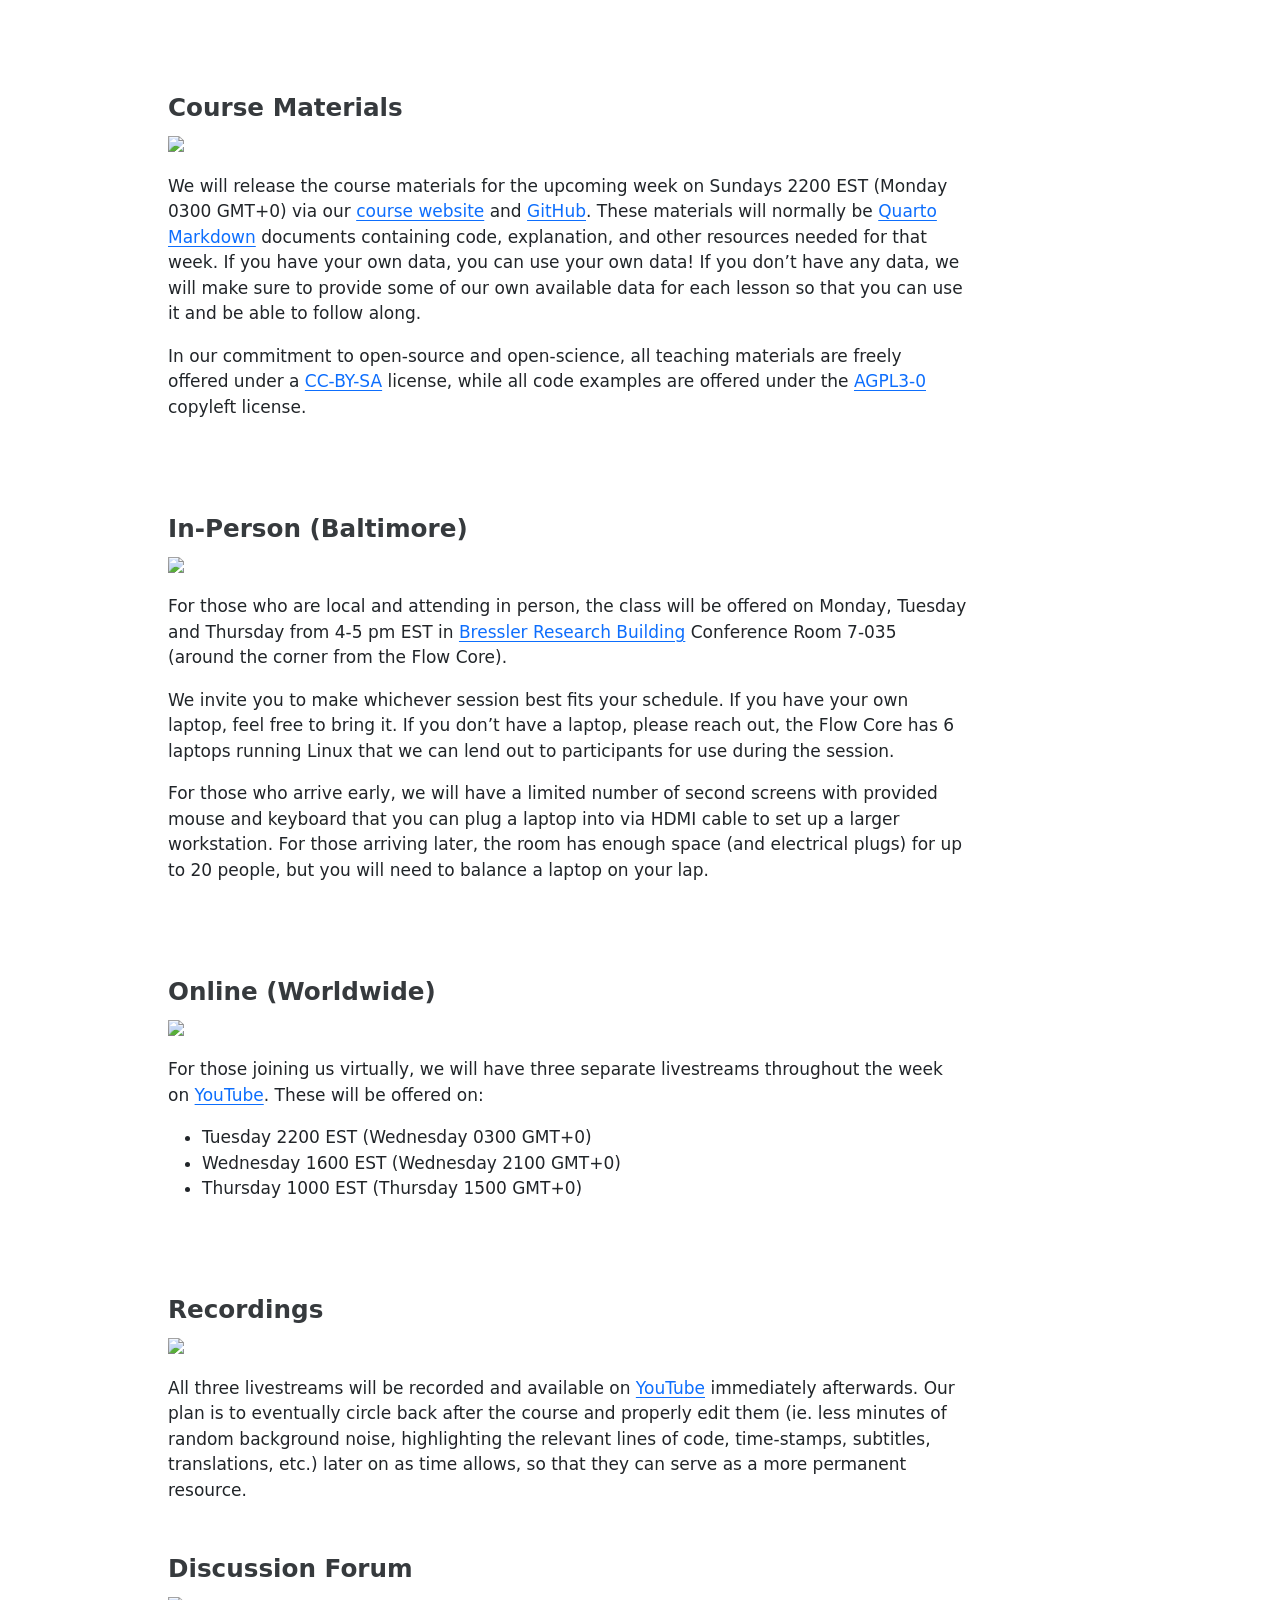
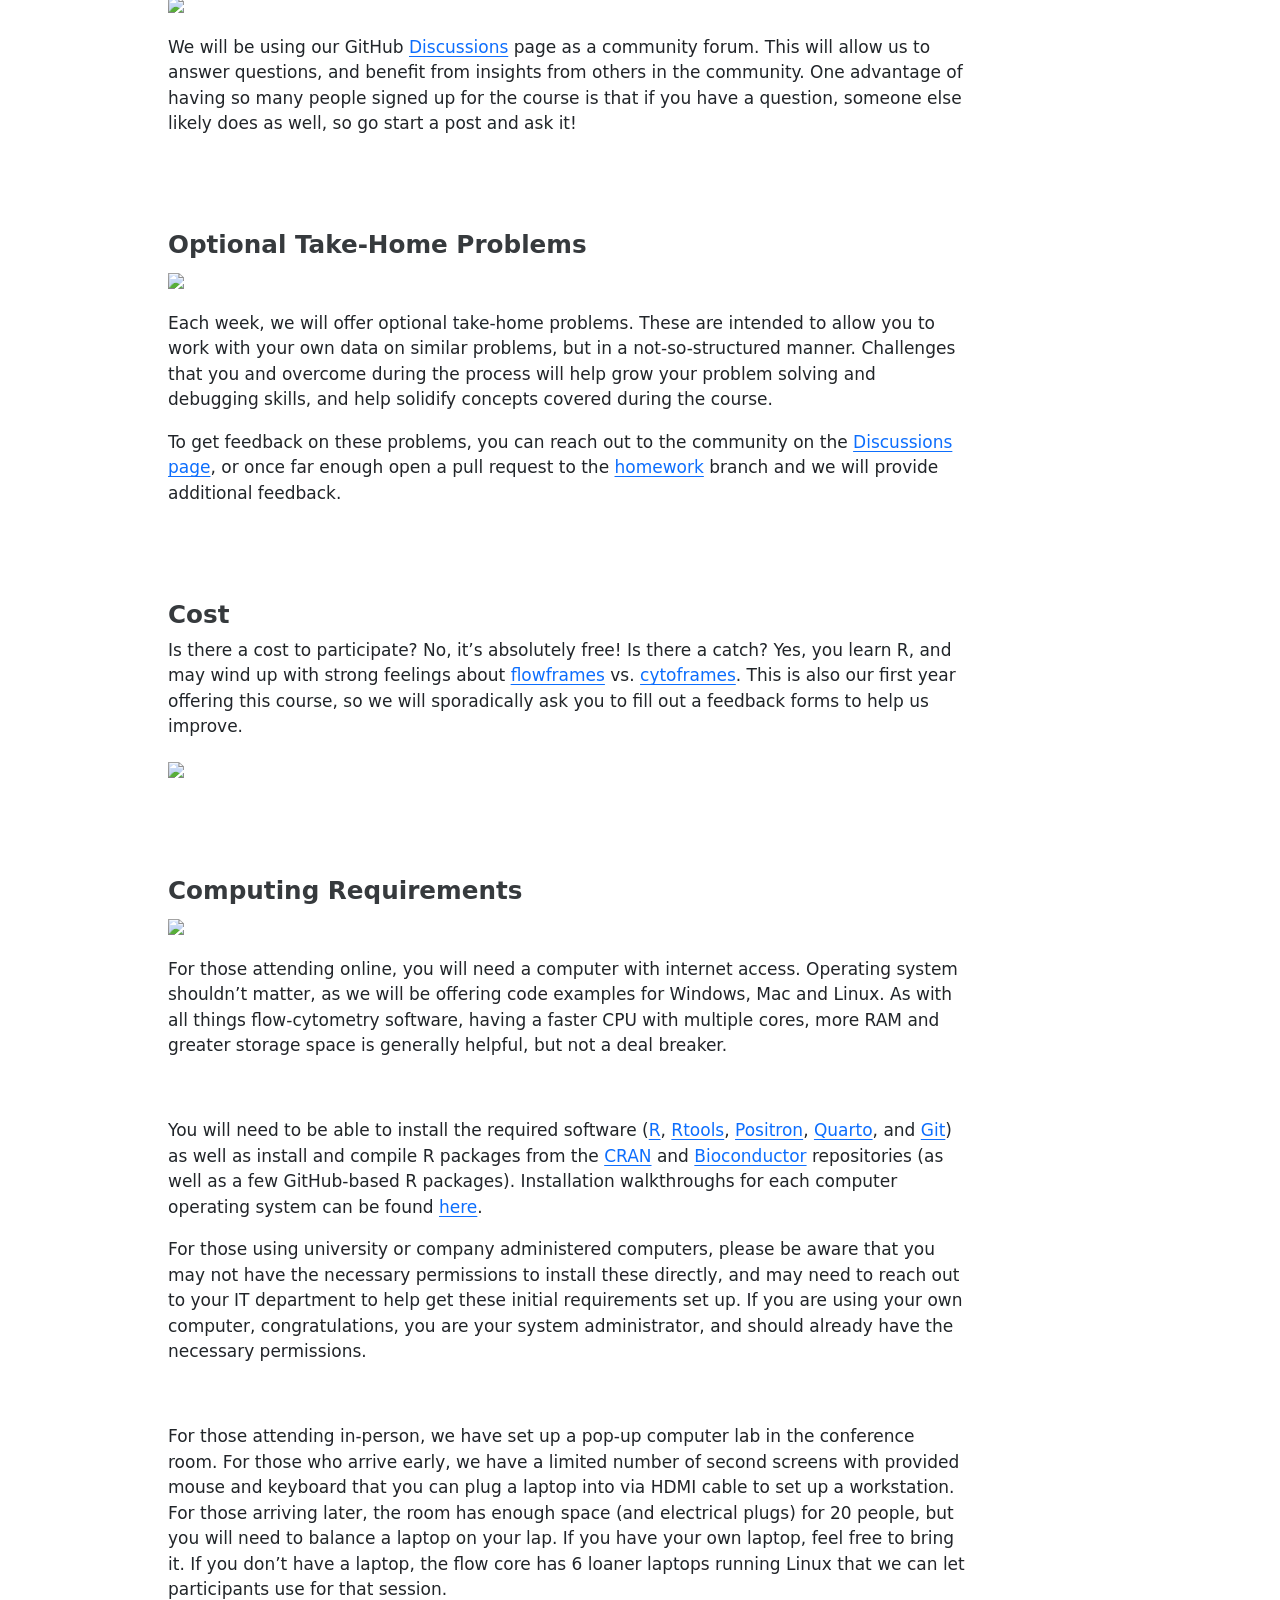
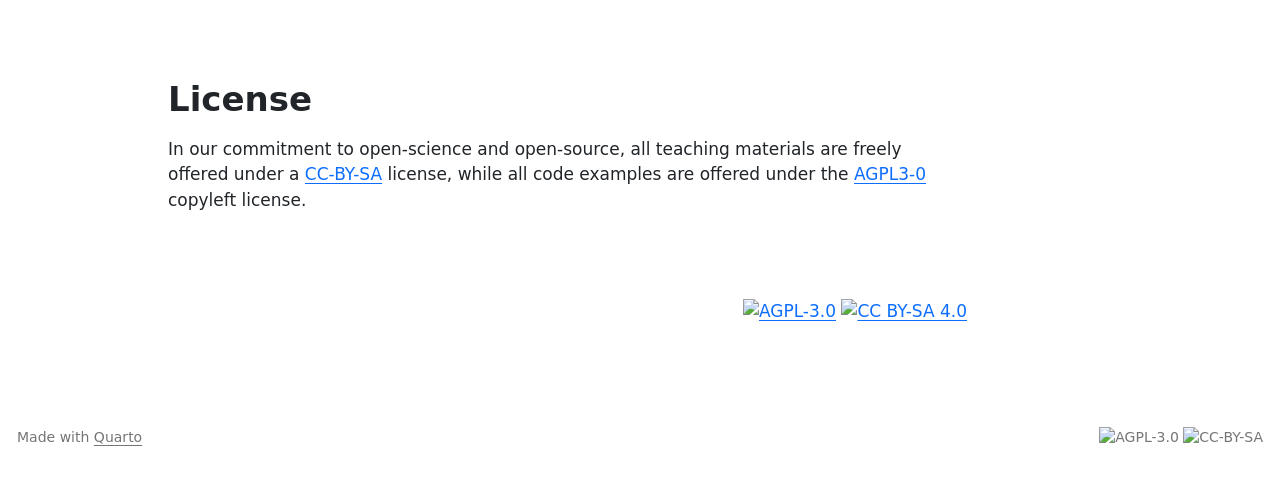
==== commit c2aa4628: "Merge branch 'main' of https://github.com/omedinac/CytometryInR" ====
--- a/docs/index.html
+++ b/docs/index.html
@@ -120,6 +120,15 @@
   </li>  
 </ul>
             <ul class="navbar-nav navbar-nav-scroll ms-auto">
+  <li class="nav-item">
+    <a class="nav-link" href="https://github.com/UMGCCCFCSR/CytometryInR/discussions"> 
+<span class="menu-text">Discussions</span></a>
+  </li>  
+  <li class="nav-item compact">
+    <a class="nav-link" href="https://www.youtube.com/@CytometryInR"> <i class="bi bi-youtube" role="img" aria-label="YouTube">
+</i> 
+<span class="menu-text"></span></a>
+  </li>  
   <li class="nav-item compact">
     <a class="nav-link" href="https://github.com/UMGCCCFCSR/CytometryInR"> <i class="bi bi-github" role="img" aria-label="GitHub">
 </i> 
@@ -175,6 +184,7 @@
 </div>
 <p>Cytometry in R is a free weekly mini-course being offered both in-person and online by the <a href="https://www.medschool.umaryland.edu/cibr/core/umgccc_flow/">Flow Cytometry Shared Resource</a> staff at the <a href="https://www.umms.org/umgccc">University of Maryland Greenebaum Comprehensive Cancer Center</a>. Its primary audience is for those with prior flow cytometry knowledge, who have limited previous experience with the programming language <a href="https://www.r-project.org/">R</a>. However, we&nbsp;welcome everyone regardless of their existing &nbsp;flow cytometry&nbsp; or coding experience.</p>
 <p>This course is a passion project arising from our desire to contribute back to the community. We are excited that so many of you have chosen to sign up, and look forward to helping you get started on your own learning journeys.</p>
+<p>For more information on topics-covered, please see our <a href="./Schedule.html">schedule</a>.</p>
 <p>If you did not previously complete the interest form, and would like to be added to our mailing list, please complete the form <a href="https://docs.google.com/forms/d/e/1FAIpQLScPK4V_WNSgQvZNq7aIHpoiX8pi3kiuCfI0Tp7hQkVJS3HPtQ/viewform?usp=publish-editor">here</a></p>
 <p><br></p>
 <section id="about" class="level1">
